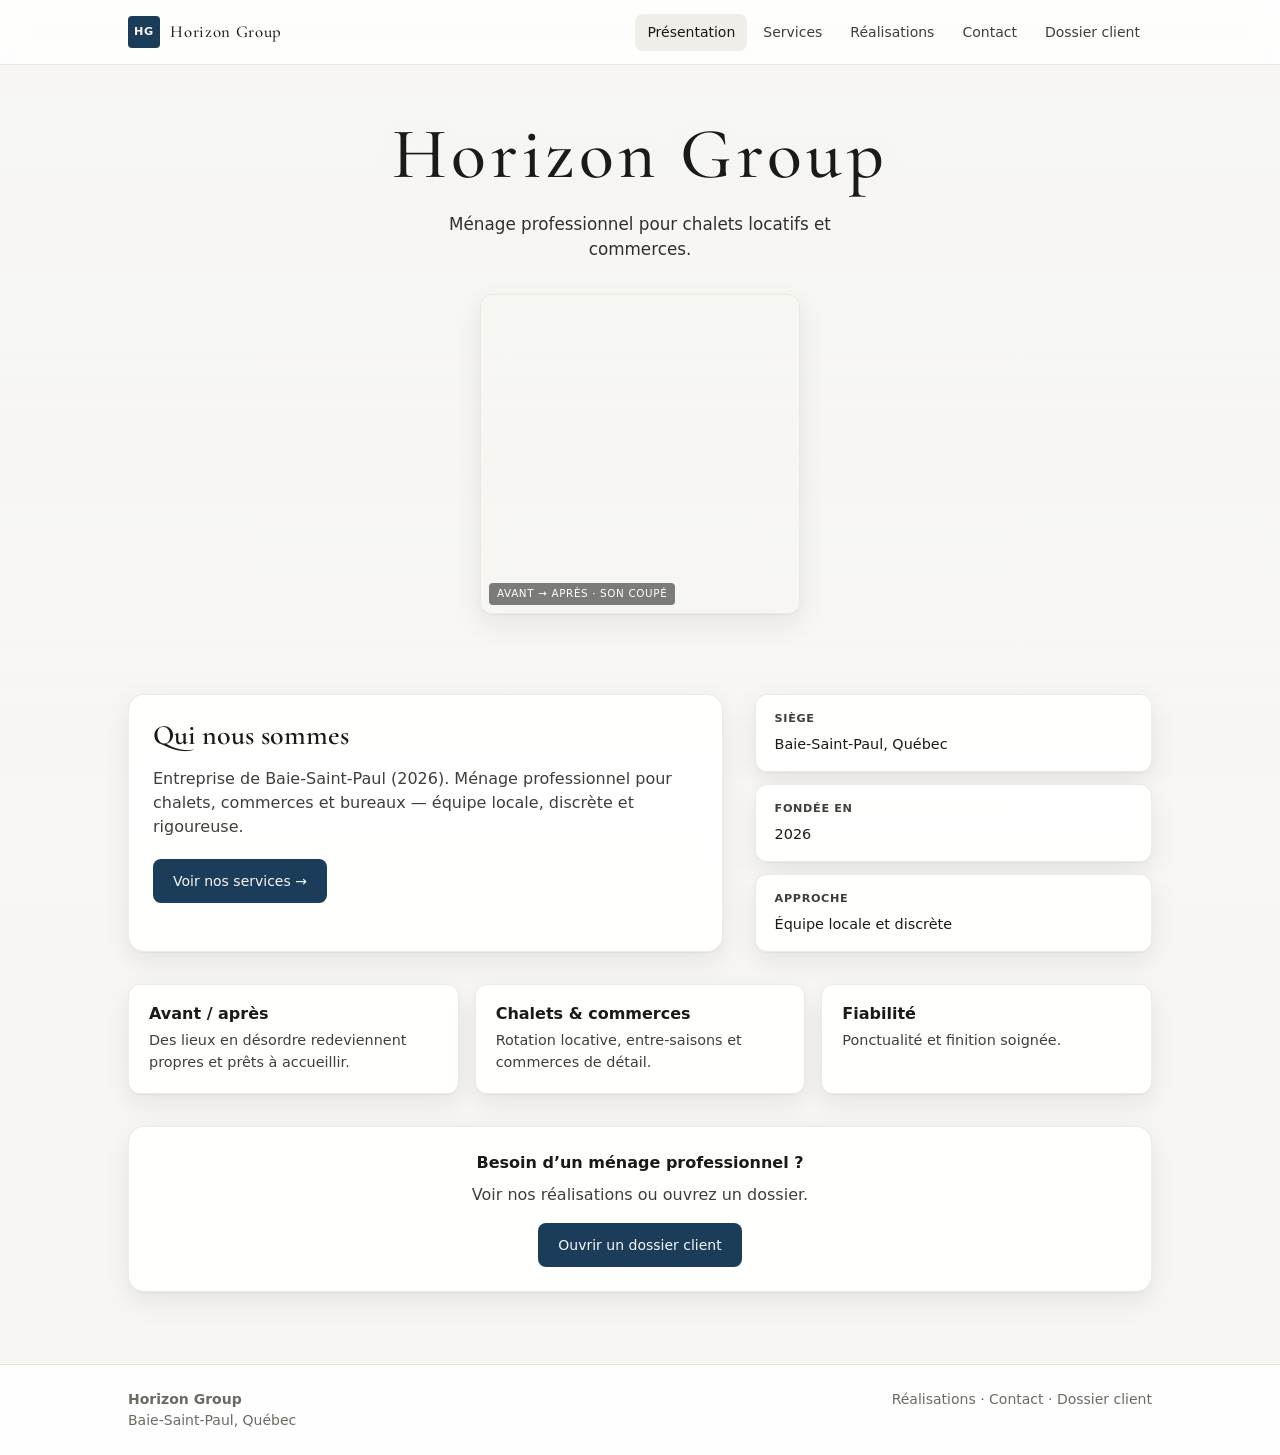
==== index.html @ f6c055fa "Menu: lien Réalisations sur toutes les pages" ====
<!DOCTYPE html>
<html lang="fr">
<head>
  <meta charset="utf-8" />
  <meta name="viewport" content="width=device-width, initial-scale=1" />
  <meta name="theme-color" content="#1c3d5a" />
  <title>Horizon Group — Présentation</title>
  <meta name="description" content="Horizon Group — ménage professionnel pour chalets locatifs et commerces à Baie-Saint-Paul, Charlevoix." />
  <link rel="stylesheet" href="css/styles.css" />
</head>
<body>
  <div class="site-bg" aria-hidden="true"></div>
  <header class="header">
    <div class="wrap header-inner">
      <a class="brand" href="index.html">
        <span class="brand-mark" aria-hidden="true">HG</span>
        <span>Horizon Group</span>
      </a>
      <nav class="nav" aria-label="Navigation principale">
        <a data-nav href="index.html" aria-current="page">Présentation</a>
        <a data-nav href="services.html">Services</a>
        <a data-nav href="realisations.html">Réalisations</a>
        <a data-nav href="contact.html">Contact</a>
        <a data-nav href="dossier.html">Dossier client</a>
      </nav>
      <button class="menu-btn" type="button" data-menu-toggle aria-expanded="false" aria-label="Menu">☰</button>
    </div>
    <nav class="mobile-nav" data-mobile-nav aria-label="Navigation mobile">
      <a data-nav href="index.html" aria-current="page">Présentation</a>
      <a data-nav href="services.html">Services</a>
      <a data-nav href="realisations.html">Réalisations</a>
      <a data-nav href="contact.html">Contact</a>
      <a data-nav href="dossier.html">Dossier client</a>
    </nav>
  </header>
  <main>
    <section class="hero wrap">
      <h1 class="brand-title">Horizon Group</h1>
      <p class="brand-tagline">Ménage professionnel pour chalets locatifs et commerces.</p>
      <div class="ad-wrap">
        <div class="ad-square">
          <video id="ad-video" src="assets/pub-menage-avant-apres.mp4" autoplay muted loop playsinline preload="auto" title="Avant / Après ménage"></video>
          <span class="ad-badge">Avant → Après · Son coupé</span>
        </div>
      </div>
    </section>
    <section class="section wrap">
      <div class="grid-2">
        <div class="panel">
          <h2>Qui nous sommes</h2>
          <p class="muted">Entreprise de Baie-Saint-Paul (2026). Ménage professionnel pour chalets, commerces et bureaux — équipe locale, discrète et rigoureuse.</p>
          <p style="margin-top:1.25rem"><a class="btn" href="services.html">Voir nos services →</a></p>
        </div>
        <aside style="display:grid;gap:0.75rem">
          <div class="fact"><div class="fact-label">Siège</div><p>Baie-Saint-Paul, Québec</p></div>
          <div class="fact"><div class="fact-label">Fondée en</div><p>2026</p></div>
          <div class="fact"><div class="fact-label">Approche</div><p>Équipe locale et discrète</p></div>
        </aside>
      </div>
      <div class="grid-3">
        <article class="value-card"><h3>Avant / après</h3><p>Des lieux en désordre redeviennent propres et prêts à accueillir.</p></article>
        <article class="value-card"><h3>Chalets &amp; commerces</h3><p>Rotation locative, entre-saisons et commerces de détail.</p></article>
        <article class="value-card"><h3>Fiabilité</h3><p>Ponctualité et finition soignée.</p></article>
      </div>
      <div class="panel" style="margin-top:2rem;text-align:center">
        <p style="margin:0 0 0.5rem;font-weight:600">Besoin d’un ménage professionnel ?</p>
        <p class="muted" style="margin:0 0 1rem"><a href="realisations.html">Voir nos réalisations</a> ou ouvrez un dossier.</p>
        <a class="btn" href="dossier.html">Ouvrir un dossier client</a>
      </div>
    </section>
  </main>
  <footer class="footer">
    <div class="wrap footer-inner">
      <div><strong>Horizon Group</strong><div>Baie-Saint-Paul, Québec</div></div>
      <div><a href="realisations.html">Réalisations</a> · <a href="contact.html">Contact</a> · <a href="dossier.html">Dossier client</a></div>
    </div>
  </footer>
  <script src="js/app.js"></script>
</body>
</html>
---- css/styles.css ----
@import url("https://fonts.googleapis.com/css2?family=Cormorant+Garamond:wght@400;500;600&family=Segoe+UI:wght@400;500;600&display=swap");

:root {
  --bg: #f7f6f3;
  --surface: #ffffff;
  --fg: #1a1a18;
  --muted: #3f3e39;
  --subtle: #6b6a63;
  --border: #e4e2da;
  --primary: #1c3d5a;
  --primary-fg: #f7f6f3;
  --accent: #c45c26;
  --radius: 0.75rem;
  --shadow: 0 1px 2px rgb(26 26 24 / 0.05), 0 10px 28px rgb(26 26 24 / 0.08);
  --font-sans: "Segoe UI", system-ui, -apple-system, sans-serif;
  --font-display: "Cormorant Garamond", Georgia, serif;
}

*, *::before, *::after { box-sizing: border-box; }
html { -webkit-font-smoothing: antialiased; scroll-behavior: smooth; }
body {
  margin: 0;
  min-height: 100dvh;
  font-family: var(--font-sans);
  color: var(--fg);
  background: var(--bg);
  line-height: 1.5;
}
img, video { max-width: 100%; display: block; }
a { color: inherit; text-decoration: none; }
button, input, select, textarea { font: inherit; }
h1, h2, h3 { font-family: var(--font-display); line-height: 1.15; text-wrap: balance; }

.site-bg {
  position: fixed;
  inset: 0;
  z-index: -2;
  background: url("../assets/bg-foret-quebec.jpg") center / cover no-repeat;
}
.site-bg::after {
  content: "";
  position: absolute;
  inset: 0;
  background: linear-gradient(180deg, rgb(247 246 243 / 0.35), rgb(247 246 243 / 0.55) 40%, rgb(247 246 243 / 0.75));
}

.wrap { width: min(100% - 2rem, 64rem); margin-inline: auto; }

.header {
  position: sticky;
  top: 0;
  z-index: 40;
  border-bottom: 1px solid rgb(228 226 218 / 0.8);
  background: rgb(255 255 255 / 0.82);
  backdrop-filter: blur(12px);
}
.header-inner {
  display: flex;
  align-items: center;
  justify-content: space-between;
  gap: 1rem;
  height: 4rem;
}
.brand {
  display: flex;
  align-items: center;
  gap: 0.65rem;
  font-family: var(--font-display);
  font-weight: 500;
  letter-spacing: 0.04em;
  font-size: 1.05rem;
}
.brand-mark {
  display: grid;
  place-items: center;
  width: 2rem;
  height: 2rem;
  border-radius: 0.25rem;
  background: var(--primary);
  color: var(--primary-fg);
  font-family: var(--font-sans);
  font-size: 0.7rem;
  font-weight: 700;
}
.nav { display: none; gap: 0.25rem; }
.nav a {
  padding: 0.5rem 0.75rem;
  border-radius: 0.5rem;
  font-size: 0.875rem;
  font-weight: 500;
  color: var(--muted);
}
.nav a:hover, .nav a[aria-current="page"] {
  background: #efeee9;
  color: var(--fg);
}
.menu-btn {
  display: inline-flex;
  align-items: center;
  justify-content: center;
  width: 2.75rem;
  height: 2.75rem;
  border: 1px solid var(--border);
  border-radius: 0.5rem;
  background: var(--surface);
  cursor: pointer;
}
.mobile-nav {
  display: none;
  border-top: 1px solid var(--border);
  background: rgb(255 255 255 / 0.95);
  padding: 0.75rem 1rem 1rem;
}
.mobile-nav.open { display: block; }
.mobile-nav a {
  display: block;
  padding: 0.85rem 0.75rem;
  border-radius: 0.5rem;
  font-weight: 500;
  color: var(--muted);
}
.mobile-nav a:hover, .mobile-nav a[aria-current="page"] {
  background: #efeee9;
  color: var(--fg);
}
@media (min-width: 768px) {
  .nav { display: flex; }
  .menu-btn { display: none; }
  .mobile-nav { display: none !important; }
}

.hero { padding: 3rem 0 2.5rem; text-align: center; }
.brand-title {
  margin: 0;
  font-size: clamp(2.75rem, 8vw, 4.5rem);
  font-weight: 500;
  letter-spacing: 0.06em;
  text-shadow: 0 1px 2px rgb(247 246 243 / 0.85), 0 0 24px rgb(247 246 243 / 0.55);
}
.brand-tagline {
  margin: 1rem auto 0;
  max-width: 28rem;
  font-size: 1.05rem;
  font-weight: 500;
  color: rgb(26 26 24 / 0.9);
}
.ad-wrap { margin: 2rem auto 0; width: min(100%, 20rem); }
.ad-square {
  position: relative;
  aspect-ratio: 1;
  overflow: hidden;
  border-radius: 0.75rem;
  border: 1px solid rgb(228 226 218 / 0.6);
  background: transparent;
  box-shadow: var(--shadow);
}
.ad-square video {
  position: absolute;
  inset: 0;
  width: 100%;
  height: 100%;
  object-fit: cover;
}
.ad-badge {
  position: absolute;
  left: 0.5rem;
  bottom: 0.5rem;
  padding: 0.2rem 0.5rem;
  border-radius: 0.25rem;
  background: rgb(0 0 0 / 0.5);
  color: #fff;
  font-size: 0.65rem;
  text-transform: uppercase;
  letter-spacing: 0.06em;
}

.panel {
  border: 1px solid rgb(228 226 218 / 0.7);
  border-radius: 1rem;
  background: rgb(255 255 255 / 0.92);
  backdrop-filter: blur(8px);
  box-shadow: var(--shadow);
  padding: 1.5rem;
}
.section { padding: 2.5rem 0 3.5rem; }
.section h2 { margin: 0 0 0.75rem; font-size: 1.75rem; font-weight: 600; }
.muted { color: var(--muted); }
.subtle { color: var(--subtle); font-size: 0.875rem; }
.grid-2 { display: grid; gap: 1.5rem; }
@media (min-width: 900px) {
  .grid-2 { grid-template-columns: 1.2fr 0.8fr; gap: 2rem; }
}
.grid-3 { display: grid; gap: 1rem; margin-top: 2rem; }
@media (min-width: 640px) {
  .grid-3 { grid-template-columns: repeat(3, 1fr); }
}
.fact, .value-card, .contact-card {
  border: 1px solid rgb(228 226 218 / 0.7);
  border-radius: 0.75rem;
  background: rgb(255 255 255 / 0.92);
  box-shadow: var(--shadow);
  padding: 1rem 1.15rem;
}
.value-card { padding: 1.25rem; }
.fact-label, .card-label {
  margin-bottom: 0.35rem;
  font-size: 0.7rem;
  font-weight: 600;
  text-transform: uppercase;
  letter-spacing: 0.06em;
  color: var(--muted);
}
.fact p, .value-card p, .contact-card p { margin: 0; font-size: 0.9rem; font-weight: 500; }
.value-card h3 { margin: 0; font-size: 1rem; font-family: var(--font-sans); font-weight: 600; }
.value-card p { margin-top: 0.4rem; font-weight: 400; color: var(--muted); }

.btn {
  display: inline-flex;
  align-items: center;
  justify-content: center;
  min-height: 2.75rem;
  padding: 0 1.25rem;
  border-radius: 0.5rem;
  border: none;
  background: var(--primary);
  color: var(--primary-fg);
  font-size: 0.875rem;
  font-weight: 500;
  cursor: pointer;
}
.btn:hover { opacity: 0.9; }
.btn-outline {
  background: var(--bg);
  color: var(--fg);
  border: 1px solid var(--border);
}
.btn-block { width: 100%; }

.form-group { margin-bottom: 1.15rem; }
.form-group label {
  display: block;
  margin-bottom: 0.35rem;
  font-size: 0.875rem;
  font-weight: 500;
}
.form-group .help { margin: 0.3rem 0 0; font-size: 0.75rem; color: var(--muted); }
.form-group .error { margin: 0.3rem 0 0; font-size: 0.75rem; font-weight: 500; color: var(--accent); }
.field {
  width: 100%;
  min-height: 2.75rem;
  padding: 0.55rem 0.75rem;
  border: 1px solid var(--border);
  border-radius: 0.5rem;
  background: var(--bg);
  color: var(--fg);
}
.field:focus {
  outline: 2px solid rgb(28 61 90 / 0.35);
  border-color: var(--primary);
}
textarea.field { min-height: 6.5rem; resize: vertical; }
.form-row { display: grid; gap: 1rem; }
@media (min-width: 640px) {
  .form-row { grid-template-columns: 1fr 1fr; }
}
.alert {
  padding: 0.75rem 1rem;
  border-radius: 0.5rem;
  border: 1px solid rgb(196 92 38 / 0.3);
  background: rgb(196 92 38 / 0.06);
  color: var(--accent);
  font-size: 0.875rem;
}
.footer {
  border-top: 1px solid rgb(228 226 218 / 0.8);
  background: rgb(255 255 255 / 0.85);
  padding: 1.5rem 0;
  margin-top: 1rem;
}
.footer-inner {
  display: flex;
  flex-wrap: wrap;
  gap: 0.75rem 1.5rem;
  justify-content: space-between;
  font-size: 0.875rem;
  color: var(--subtle);
}
.dossier-card {
  border: 1px solid rgb(228 226 218 / 0.7);
  border-radius: 0.75rem;
  background: rgb(255 255 255 / 0.95);
  box-shadow: var(--shadow);
  padding: 1.25rem;
}
.meta-grid { display: grid; gap: 0.65rem; margin-top: 1rem; }
@media (min-width: 640px) {
  .meta-grid { grid-template-columns: 1fr 1fr; }
}
.meta-item {
  border: 1px solid rgb(228 226 218 / 0.6);
  border-radius: 0.5rem;
  background: rgb(247 246 243 / 0.6);
  padding: 0.65rem 0.75rem;
}
.meta-item dt {
  font-size: 0.65rem;
  font-weight: 600;
  text-transform: uppercase;
  color: var(--muted);
}
.meta-item dd { margin: 0.2rem 0 0; font-size: 0.875rem; font-weight: 500; }
.badge {
  display: inline-block;
  padding: 0.15rem 0.5rem;
  border-radius: 999px;
  background: #efeee9;
  font-size: 0.7rem;
  font-weight: 600;
  text-transform: uppercase;
}
.page-kicker {
  margin: 0 0 0.5rem;
  font-size: 0.7rem;
  font-weight: 600;
  text-transform: uppercase;
  letter-spacing: 0.16em;
  color: var(--muted);
}

/* Galerie réalisations — 8 emplacements photo */
.gallery-grid {
  display: grid;
  gap: 1rem;
  grid-template-columns: 1fr;
}
@media (min-width: 520px) {
  .gallery-grid { grid-template-columns: repeat(2, 1fr); }
}
@media (min-width: 900px) {
  .gallery-grid { grid-template-columns: repeat(4, 1fr); gap: 1.25rem; }
}
.gallery-slot {
  margin: 0;
  border: 1px solid rgb(228 226 218 / 0.7);
  border-radius: 0.75rem;
  background: rgb(255 255 255 / 0.92);
  box-shadow: var(--shadow);
  overflow: hidden;
}
.gallery-frame {
  position: relative;
  aspect-ratio: 1;
  background: linear-gradient(145deg, #efeee9, #e4e2da);
  display: grid;
  place-items: center;
}
.gallery-frame img {
  width: 100%;
  height: 100%;
  object-fit: cover;
}
.gallery-placeholder {
  font-size: 0.8rem;
  font-weight: 600;
  text-transform: uppercase;
  letter-spacing: 0.08em;
  color: var(--subtle);
  border: 1px dashed rgb(107 106 99 / 0.45);
  border-radius: 0.5rem;
  padding: 0.65rem 1rem;
  background: rgb(255 255 255 / 0.55);
}
.gallery-caption {
  padding: 0.65rem 0.85rem 0.85rem;
  font-size: 0.8rem;
  font-weight: 500;
  color: var(--muted);
  text-align: center;
}
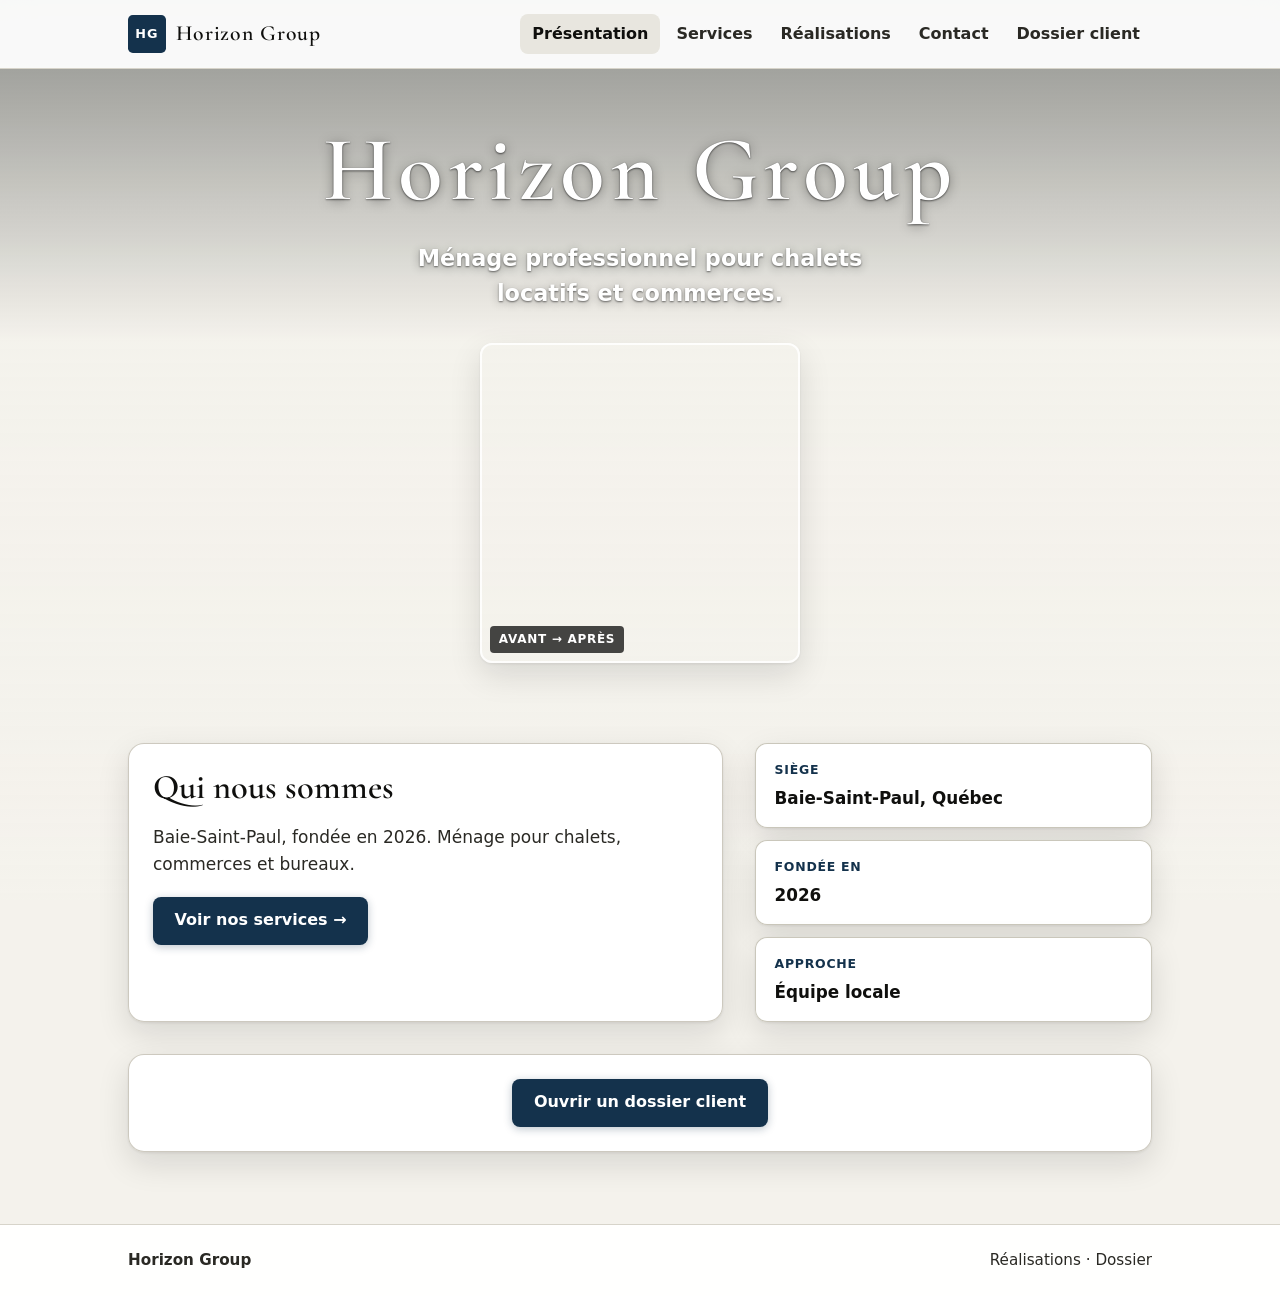
==== commit b0927f1f: "app.js CORS-safe + balises agents.js sur les pages" ====
--- a/index.html
+++ b/index.html
@@ -3,29 +3,26 @@
 <head>
   <meta charset="utf-8" />
   <meta name="viewport" content="width=device-width, initial-scale=1" />
-  <meta name="theme-color" content="#1c3d5a" />
+  <meta name="theme-color" content="#14324c" />
   <title>Horizon Group — Présentation</title>
-  <meta name="description" content="Horizon Group — ménage professionnel pour chalets locatifs et commerces à Baie-Saint-Paul, Charlevoix." />
+  <meta name="description" content="Horizon Group — ménage professionnel, Baie-Saint-Paul." />
   <link rel="stylesheet" href="css/styles.css" />
 </head>
 <body>
   <div class="site-bg" aria-hidden="true"></div>
   <header class="header">
     <div class="wrap header-inner">
-      <a class="brand" href="index.html">
-        <span class="brand-mark" aria-hidden="true">HG</span>
-        <span>Horizon Group</span>
-      </a>
-      <nav class="nav" aria-label="Navigation principale">
+      <a class="brand" href="index.html"><span class="brand-mark">HG</span><span>Horizon Group</span></a>
+      <nav class="nav">
         <a data-nav href="index.html" aria-current="page">Présentation</a>
         <a data-nav href="services.html">Services</a>
         <a data-nav href="realisations.html">Réalisations</a>
         <a data-nav href="contact.html">Contact</a>
         <a data-nav href="dossier.html">Dossier client</a>
       </nav>
-      <button class="menu-btn" type="button" data-menu-toggle aria-expanded="false" aria-label="Menu">☰</button>
+      <button class="menu-btn" type="button" data-menu-toggle aria-label="Menu">☰</button>
     </div>
-    <nav class="mobile-nav" data-mobile-nav aria-label="Navigation mobile">
+    <nav class="mobile-nav" data-mobile-nav>
       <a data-nav href="index.html" aria-current="page">Présentation</a>
       <a data-nav href="services.html">Services</a>
       <a data-nav href="realisations.html">Réalisations</a>
@@ -37,44 +34,31 @@
     <section class="hero wrap">
       <h1 class="brand-title">Horizon Group</h1>
       <p class="brand-tagline">Ménage professionnel pour chalets locatifs et commerces.</p>
-      <div class="ad-wrap">
-        <div class="ad-square">
-          <video id="ad-video" src="assets/pub-menage-avant-apres.mp4" autoplay muted loop playsinline preload="auto" title="Avant / Après ménage"></video>
-          <span class="ad-badge">Avant → Après · Son coupé</span>
-        </div>
-      </div>
+      <div class="ad-wrap"><div class="ad-square">
+        <video id="ad-video" src="assets/pub-menage-avant-apres.mp4" autoplay muted loop playsinline preload="auto"></video>
+        <span class="ad-badge">Avant → Après</span>
+      </div></div>
     </section>
     <section class="section wrap">
       <div class="grid-2">
         <div class="panel">
           <h2>Qui nous sommes</h2>
-          <p class="muted">Entreprise de Baie-Saint-Paul (2026). Ménage professionnel pour chalets, commerces et bureaux — équipe locale, discrète et rigoureuse.</p>
+          <p class="muted">Baie-Saint-Paul, fondée en 2026. Ménage pour chalets, commerces et bureaux.</p>
           <p style="margin-top:1.25rem"><a class="btn" href="services.html">Voir nos services →</a></p>
         </div>
         <aside style="display:grid;gap:0.75rem">
           <div class="fact"><div class="fact-label">Siège</div><p>Baie-Saint-Paul, Québec</p></div>
           <div class="fact"><div class="fact-label">Fondée en</div><p>2026</p></div>
-          <div class="fact"><div class="fact-label">Approche</div><p>Équipe locale et discrète</p></div>
+          <div class="fact"><div class="fact-label">Approche</div><p>Équipe locale</p></div>
         </aside>
       </div>
-      <div class="grid-3">
-        <article class="value-card"><h3>Avant / après</h3><p>Des lieux en désordre redeviennent propres et prêts à accueillir.</p></article>
-        <article class="value-card"><h3>Chalets &amp; commerces</h3><p>Rotation locative, entre-saisons et commerces de détail.</p></article>
-        <article class="value-card"><h3>Fiabilité</h3><p>Ponctualité et finition soignée.</p></article>
-      </div>
       <div class="panel" style="margin-top:2rem;text-align:center">
-        <p style="margin:0 0 0.5rem;font-weight:600">Besoin d’un ménage professionnel ?</p>
-        <p class="muted" style="margin:0 0 1rem"><a href="realisations.html">Voir nos réalisations</a> ou ouvrez un dossier.</p>
         <a class="btn" href="dossier.html">Ouvrir un dossier client</a>
       </div>
     </section>
   </main>
-  <footer class="footer">
-    <div class="wrap footer-inner">
-      <div><strong>Horizon Group</strong><div>Baie-Saint-Paul, Québec</div></div>
-      <div><a href="realisations.html">Réalisations</a> · <a href="contact.html">Contact</a> · <a href="dossier.html">Dossier client</a></div>
-    </div>
-  </footer>
+  <footer class="footer"><div class="wrap footer-inner"><div><strong>Horizon Group</strong></div><div><a href="realisations.html">Réalisations</a> · <a href="dossier.html">Dossier</a></div></div></footer>
+  <script src="js/agents.js"></script>
   <script src="js/app.js"></script>
 </body>
 </html>
--- a/css/styles.css
+++ b/css/styles.css
@@ -1,17 +1,17 @@
 @import url("https://fonts.googleapis.com/css2?family=Cormorant+Garamond:wght@400;500;600&family=Segoe+UI:wght@400;500;600&display=swap");
 
 :root {
-  --bg: #f7f6f3;
+  --bg: #f4f2ec;
   --surface: #ffffff;
-  --fg: #1a1a18;
-  --muted: #3f3e39;
-  --subtle: #6b6a63;
-  --border: #e4e2da;
-  --primary: #1c3d5a;
-  --primary-fg: #f7f6f3;
-  --accent: #c45c26;
+  --fg: #0f0f0d;
+  --muted: #2a2924;
+  --subtle: #4a4943;
+  --border: #d5d2c8;
+  --primary: #14324c;
+  --primary-fg: #ffffff;
+  --accent: #b34a18;
   --radius: 0.75rem;
-  --shadow: 0 1px 2px rgb(26 26 24 / 0.05), 0 10px 28px rgb(26 26 24 / 0.08);
+  --shadow: 0 1px 3px rgb(15 15 13 / 0.08), 0 12px 32px rgb(15 15 13 / 0.12);
   --font-sans: "Segoe UI", system-ui, -apple-system, sans-serif;
   --font-display: "Cormorant Garamond", Georgia, serif;
 }
@@ -24,7 +24,8 @@
   font-family: var(--font-sans);
   color: var(--fg);
   background: var(--bg);
-  line-height: 1.5;
+  line-height: 1.55;
+  font-size: 1.0625rem;
 }
 img, video { max-width: 100%; display: block; }
 a { color: inherit; text-decoration: none; }
@@ -41,7 +42,12 @@
   content: "";
   position: absolute;
   inset: 0;
-  background: linear-gradient(180deg, rgb(247 246 243 / 0.35), rgb(247 246 243 / 0.55) 40%, rgb(247 246 243 / 0.75));
+  background: linear-gradient(
+    180deg,
+    rgb(15 20 18 / 0.45) 0%,
+    rgb(244 242 236 / 0.72) 38%,
+    rgb(244 242 236 / 0.88) 100%
+  );
 }
 
 .wrap { width: min(100% - 2rem, 64rem); margin-inline: auto; }
@@ -50,48 +56,49 @@
   position: sticky;
   top: 0;
   z-index: 40;
-  border-bottom: 1px solid rgb(228 226 218 / 0.8);
-  background: rgb(255 255 255 / 0.82);
-  backdrop-filter: blur(12px);
+  border-bottom: 1px solid rgb(213 210 200 / 0.95);
+  background: rgb(255 255 255 / 0.94);
+  backdrop-filter: blur(14px);
 }
 .header-inner {
   display: flex;
   align-items: center;
   justify-content: space-between;
   gap: 1rem;
-  height: 4rem;
+  height: 4.25rem;
 }
 .brand {
   display: flex;
   align-items: center;
   gap: 0.65rem;
   font-family: var(--font-display);
-  font-weight: 500;
+  font-weight: 600;
   letter-spacing: 0.04em;
-  font-size: 1.05rem;
+  font-size: 1.35rem;
+  color: var(--fg);
 }
 .brand-mark {
   display: grid;
   place-items: center;
-  width: 2rem;
-  height: 2rem;
-  border-radius: 0.25rem;
+  width: 2.35rem;
+  height: 2.35rem;
+  border-radius: 0.3rem;
   background: var(--primary);
   color: var(--primary-fg);
   font-family: var(--font-sans);
-  font-size: 0.7rem;
+  font-size: 0.8rem;
   font-weight: 700;
 }
 .nav { display: none; gap: 0.25rem; }
 .nav a {
   padding: 0.5rem 0.75rem;
   border-radius: 0.5rem;
-  font-size: 0.875rem;
-  font-weight: 500;
+  font-size: 1rem;
+  font-weight: 600;
   color: var(--muted);
 }
 .nav a:hover, .nav a[aria-current="page"] {
-  background: #efeee9;
+  background: #e8e6df;
   color: var(--fg);
 }
 .menu-btn {
@@ -100,27 +107,31 @@
   justify-content: center;
   width: 2.75rem;
   height: 2.75rem;
-  border: 1px solid var(--border);
+  border: 1.5px solid var(--border);
   border-radius: 0.5rem;
   background: var(--surface);
   cursor: pointer;
+  color: var(--fg);
+  font-weight: 700;
+  font-size: 1.15rem;
 }
 .mobile-nav {
   display: none;
   border-top: 1px solid var(--border);
-  background: rgb(255 255 255 / 0.95);
+  background: rgb(255 255 255 / 0.98);
   padding: 0.75rem 1rem 1rem;
 }
 .mobile-nav.open { display: block; }
 .mobile-nav a {
   display: block;
-  padding: 0.85rem 0.75rem;
-  border-radius: 0.5rem;
-  font-weight: 500;
+  padding: 0.9rem 0.75rem;
+  border-radius: 0.5rem;
+  font-weight: 600;
+  font-size: 1.05rem;
   color: var(--muted);
 }
 .mobile-nav a:hover, .mobile-nav a[aria-current="page"] {
-  background: #efeee9;
+  background: #e8e6df;
   color: var(--fg);
 }
 @media (min-width: 768px) {
@@ -132,17 +143,24 @@
 .hero { padding: 3rem 0 2.5rem; text-align: center; }
 .brand-title {
   margin: 0;
-  font-size: clamp(2.75rem, 8vw, 4.5rem);
-  font-weight: 500;
+  font-size: clamp(3.5rem, 11vw, 5.75rem);
+  font-weight: 600;
   letter-spacing: 0.06em;
-  text-shadow: 0 1px 2px rgb(247 246 243 / 0.85), 0 0 24px rgb(247 246 243 / 0.55);
+  color: #ffffff;
+  text-shadow:
+    0 1px 2px rgb(0 0 0 / 0.55),
+    0 2px 12px rgb(0 0 0 / 0.35),
+    0 0 1px rgb(0 0 0 / 0.4);
 }
 .brand-tagline {
-  margin: 1rem auto 0;
-  max-width: 28rem;
-  font-size: 1.05rem;
-  font-weight: 500;
-  color: rgb(26 26 24 / 0.9);
+  margin: 1.15rem auto 0;
+  max-width: 32rem;
+  font-size: clamp(1.15rem, 3.2vw, 1.4rem);
+  font-weight: 600;
+  color: #ffffff;
+  text-shadow:
+    0 1px 2px rgb(0 0 0 / 0.5),
+    0 2px 10px rgb(0 0 0 / 0.3);
 }
 .ad-wrap { margin: 2rem auto 0; width: min(100%, 20rem); }
 .ad-square {
@@ -150,7 +168,7 @@
   aspect-ratio: 1;
   overflow: hidden;
   border-radius: 0.75rem;
-  border: 1px solid rgb(228 226 218 / 0.6);
+  border: 2px solid rgb(255 255 255 / 0.85);
   background: transparent;
   box-shadow: var(--shadow);
 }
@@ -165,27 +183,34 @@
   position: absolute;
   left: 0.5rem;
   bottom: 0.5rem;
-  padding: 0.2rem 0.5rem;
+  padding: 0.25rem 0.55rem;
   border-radius: 0.25rem;
-  background: rgb(0 0 0 / 0.5);
+  background: rgb(0 0 0 / 0.72);
   color: #fff;
-  font-size: 0.65rem;
+  font-size: 0.75rem;
+  font-weight: 600;
   text-transform: uppercase;
   letter-spacing: 0.06em;
 }
 
 .panel {
-  border: 1px solid rgb(228 226 218 / 0.7);
+  border: 1px solid rgb(200 196 184 / 0.9);
   border-radius: 1rem;
-  background: rgb(255 255 255 / 0.92);
-  backdrop-filter: blur(8px);
+  background: rgb(255 255 255 / 0.97);
+  backdrop-filter: blur(10px);
   box-shadow: var(--shadow);
   padding: 1.5rem;
+  color: var(--fg);
 }
 .section { padding: 2.5rem 0 3.5rem; }
-.section h2 { margin: 0 0 0.75rem; font-size: 1.75rem; font-weight: 600; }
-.muted { color: var(--muted); }
-.subtle { color: var(--subtle); font-size: 0.875rem; }
+.section h2 {
+  margin: 0 0 0.75rem;
+  font-size: clamp(1.85rem, 4vw, 2.15rem);
+  font-weight: 600;
+  color: var(--fg);
+}
+.muted { color: var(--muted); font-weight: 500; }
+.subtle { color: var(--subtle); font-size: 0.95rem; font-weight: 500; }
 .grid-2 { display: grid; gap: 1.5rem; }
 @media (min-width: 900px) {
   .grid-2 { grid-template-columns: 1.2fr 0.8fr; gap: 2rem; }
@@ -195,44 +220,64 @@
   .grid-3 { grid-template-columns: repeat(3, 1fr); }
 }
 .fact, .value-card, .contact-card {
-  border: 1px solid rgb(228 226 218 / 0.7);
+  border: 1px solid rgb(200 196 184 / 0.95);
   border-radius: 0.75rem;
-  background: rgb(255 255 255 / 0.92);
+  background: rgb(255 255 255 / 0.97);
   box-shadow: var(--shadow);
   padding: 1rem 1.15rem;
+  color: var(--fg);
 }
 .value-card { padding: 1.25rem; }
 .fact-label, .card-label {
   margin-bottom: 0.35rem;
-  font-size: 0.7rem;
-  font-weight: 600;
+  font-size: 0.78rem;
+  font-weight: 700;
   text-transform: uppercase;
   letter-spacing: 0.06em;
+  color: var(--primary);
+}
+.fact p, .value-card p, .contact-card p {
+  margin: 0;
+  font-size: 1.05rem;
+  font-weight: 600;
+  color: var(--fg);
+}
+.value-card h3 {
+  margin: 0;
+  font-size: 1.15rem;
+  font-family: var(--font-sans);
+  font-weight: 700;
+  color: var(--fg);
+}
+.value-card p {
+  margin-top: 0.4rem;
+  font-weight: 500;
   color: var(--muted);
-}
-.fact p, .value-card p, .contact-card p { margin: 0; font-size: 0.9rem; font-weight: 500; }
-.value-card h3 { margin: 0; font-size: 1rem; font-family: var(--font-sans); font-weight: 600; }
-.value-card p { margin-top: 0.4rem; font-weight: 400; color: var(--muted); }
+  font-size: 1rem;
+}
 
 .btn {
   display: inline-flex;
   align-items: center;
   justify-content: center;
-  min-height: 2.75rem;
-  padding: 0 1.25rem;
+  min-height: 3rem;
+  padding: 0 1.35rem;
   border-radius: 0.5rem;
   border: none;
   background: var(--primary);
   color: var(--primary-fg);
-  font-size: 0.875rem;
-  font-weight: 500;
+  font-size: 1rem;
+  font-weight: 600;
   cursor: pointer;
-}
-.btn:hover { opacity: 0.9; }
+  box-shadow: 0 2px 8px rgb(20 50 76 / 0.28);
+}
+.btn:hover { filter: brightness(1.08); }
 .btn-outline {
-  background: var(--bg);
-  color: var(--fg);
-  border: 1px solid var(--border);
+  background: #ffffff;
+  color: var(--primary);
+  border: 2px solid var(--primary);
+  box-shadow: none;
+  font-weight: 600;
 }
 .btn-block { width: 100%; }
 
@@ -240,24 +285,29 @@
 .form-group label {
   display: block;
   margin-bottom: 0.35rem;
-  font-size: 0.875rem;
-  font-weight: 500;
-}
-.form-group .help { margin: 0.3rem 0 0; font-size: 0.75rem; color: var(--muted); }
-.form-group .error { margin: 0.3rem 0 0; font-size: 0.75rem; font-weight: 500; color: var(--accent); }
+  font-size: 1rem;
+  font-weight: 600;
+  color: var(--fg);
+}
+.form-group .help { margin: 0.3rem 0 0; font-size: 0.85rem; color: var(--subtle); font-weight: 500; }
+.form-group .error { margin: 0.3rem 0 0; font-size: 0.9rem; font-weight: 600; color: var(--accent); }
 .field {
   width: 100%;
-  min-height: 2.75rem;
-  padding: 0.55rem 0.75rem;
-  border: 1px solid var(--border);
-  border-radius: 0.5rem;
-  background: var(--bg);
-  color: var(--fg);
+  min-height: 3rem;
+  padding: 0.6rem 0.85rem;
+  border: 1.5px solid #c4c0b4;
+  border-radius: 0.5rem;
+  background: #ffffff;
+  color: var(--fg);
+  font-weight: 500;
+  font-size: 1.05rem;
 }
 .field:focus {
-  outline: 2px solid rgb(28 61 90 / 0.35);
+  outline: 2px solid rgb(20 50 76 / 0.45);
   border-color: var(--primary);
-}
+  background: #ffffff;
+}
+.field::placeholder { color: #6b6a63; opacity: 1; }
 textarea.field { min-height: 6.5rem; resize: vertical; }
 .form-row { display: grid; gap: 1rem; }
 @media (min-width: 640px) {
@@ -266,14 +316,15 @@
 .alert {
   padding: 0.75rem 1rem;
   border-radius: 0.5rem;
-  border: 1px solid rgb(196 92 38 / 0.3);
-  background: rgb(196 92 38 / 0.06);
+  border: 1.5px solid rgb(179 74 24 / 0.45);
+  background: rgb(179 74 24 / 0.1);
   color: var(--accent);
-  font-size: 0.875rem;
+  font-size: 0.95rem;
+  font-weight: 600;
 }
 .footer {
-  border-top: 1px solid rgb(228 226 218 / 0.8);
-  background: rgb(255 255 255 / 0.85);
+  border-top: 1px solid rgb(213 210 200 / 0.95);
+  background: rgb(255 255 255 / 0.94);
   padding: 1.5rem 0;
   margin-top: 1rem;
 }
@@ -282,52 +333,54 @@
   flex-wrap: wrap;
   gap: 0.75rem 1.5rem;
   justify-content: space-between;
-  font-size: 0.875rem;
-  color: var(--subtle);
+  font-size: 0.95rem;
+  color: var(--muted);
+  font-weight: 500;
 }
 .dossier-card {
-  border: 1px solid rgb(228 226 218 / 0.7);
+  border: 1px solid rgb(200 196 184 / 0.95);
   border-radius: 0.75rem;
-  background: rgb(255 255 255 / 0.95);
+  background: rgb(255 255 255 / 0.98);
   box-shadow: var(--shadow);
   padding: 1.25rem;
+  color: var(--fg);
 }
 .meta-grid { display: grid; gap: 0.65rem; margin-top: 1rem; }
 @media (min-width: 640px) {
   .meta-grid { grid-template-columns: 1fr 1fr; }
 }
 .meta-item {
-  border: 1px solid rgb(228 226 218 / 0.6);
-  border-radius: 0.5rem;
-  background: rgb(247 246 243 / 0.6);
+  border: 1px solid rgb(200 196 184 / 0.85);
+  border-radius: 0.5rem;
+  background: #f4f2ec;
   padding: 0.65rem 0.75rem;
 }
 .meta-item dt {
-  font-size: 0.65rem;
-  font-weight: 600;
-  text-transform: uppercase;
-  color: var(--muted);
-}
-.meta-item dd { margin: 0.2rem 0 0; font-size: 0.875rem; font-weight: 500; }
+  font-size: 0.72rem;
+  font-weight: 700;
+  text-transform: uppercase;
+  color: var(--primary);
+}
+.meta-item dd { margin: 0.2rem 0 0; font-size: 1rem; font-weight: 600; color: var(--fg); }
 .badge {
   display: inline-block;
-  padding: 0.15rem 0.5rem;
+  padding: 0.2rem 0.55rem;
   border-radius: 999px;
-  background: #efeee9;
-  font-size: 0.7rem;
-  font-weight: 600;
-  text-transform: uppercase;
+  background: #e8e6df;
+  font-size: 0.75rem;
+  font-weight: 700;
+  text-transform: uppercase;
+  color: var(--fg);
 }
 .page-kicker {
   margin: 0 0 0.5rem;
-  font-size: 0.7rem;
-  font-weight: 600;
+  font-size: 0.8rem;
+  font-weight: 700;
   text-transform: uppercase;
   letter-spacing: 0.16em;
-  color: var(--muted);
-}
-
-/* Galerie réalisations — 8 emplacements photo */
+  color: var(--primary);
+}
+
 .gallery-grid {
   display: grid;
   gap: 1rem;
@@ -341,16 +394,16 @@
 }
 .gallery-slot {
   margin: 0;
-  border: 1px solid rgb(228 226 218 / 0.7);
+  border: 1px solid rgb(200 196 184 / 0.95);
   border-radius: 0.75rem;
-  background: rgb(255 255 255 / 0.92);
+  background: rgb(255 255 255 / 0.97);
   box-shadow: var(--shadow);
   overflow: hidden;
 }
 .gallery-frame {
   position: relative;
   aspect-ratio: 1;
-  background: linear-gradient(145deg, #efeee9, #e4e2da);
+  background: linear-gradient(145deg, #efeee9, #d5d2c8);
   display: grid;
   place-items: center;
 }
@@ -360,20 +413,20 @@
   object-fit: cover;
 }
 .gallery-placeholder {
-  font-size: 0.8rem;
-  font-weight: 600;
+  font-size: 0.9rem;
+  font-weight: 700;
   text-transform: uppercase;
   letter-spacing: 0.08em;
   color: var(--subtle);
-  border: 1px dashed rgb(107 106 99 / 0.45);
+  border: 1.5px dashed rgb(74 73 67 / 0.5);
   border-radius: 0.5rem;
   padding: 0.65rem 1rem;
-  background: rgb(255 255 255 / 0.55);
+  background: rgb(255 255 255 / 0.7);
 }
 .gallery-caption {
   padding: 0.65rem 0.85rem 0.85rem;
-  font-size: 0.8rem;
-  font-weight: 500;
+  font-size: 0.95rem;
+  font-weight: 600;
   color: var(--muted);
   text-align: center;
 }
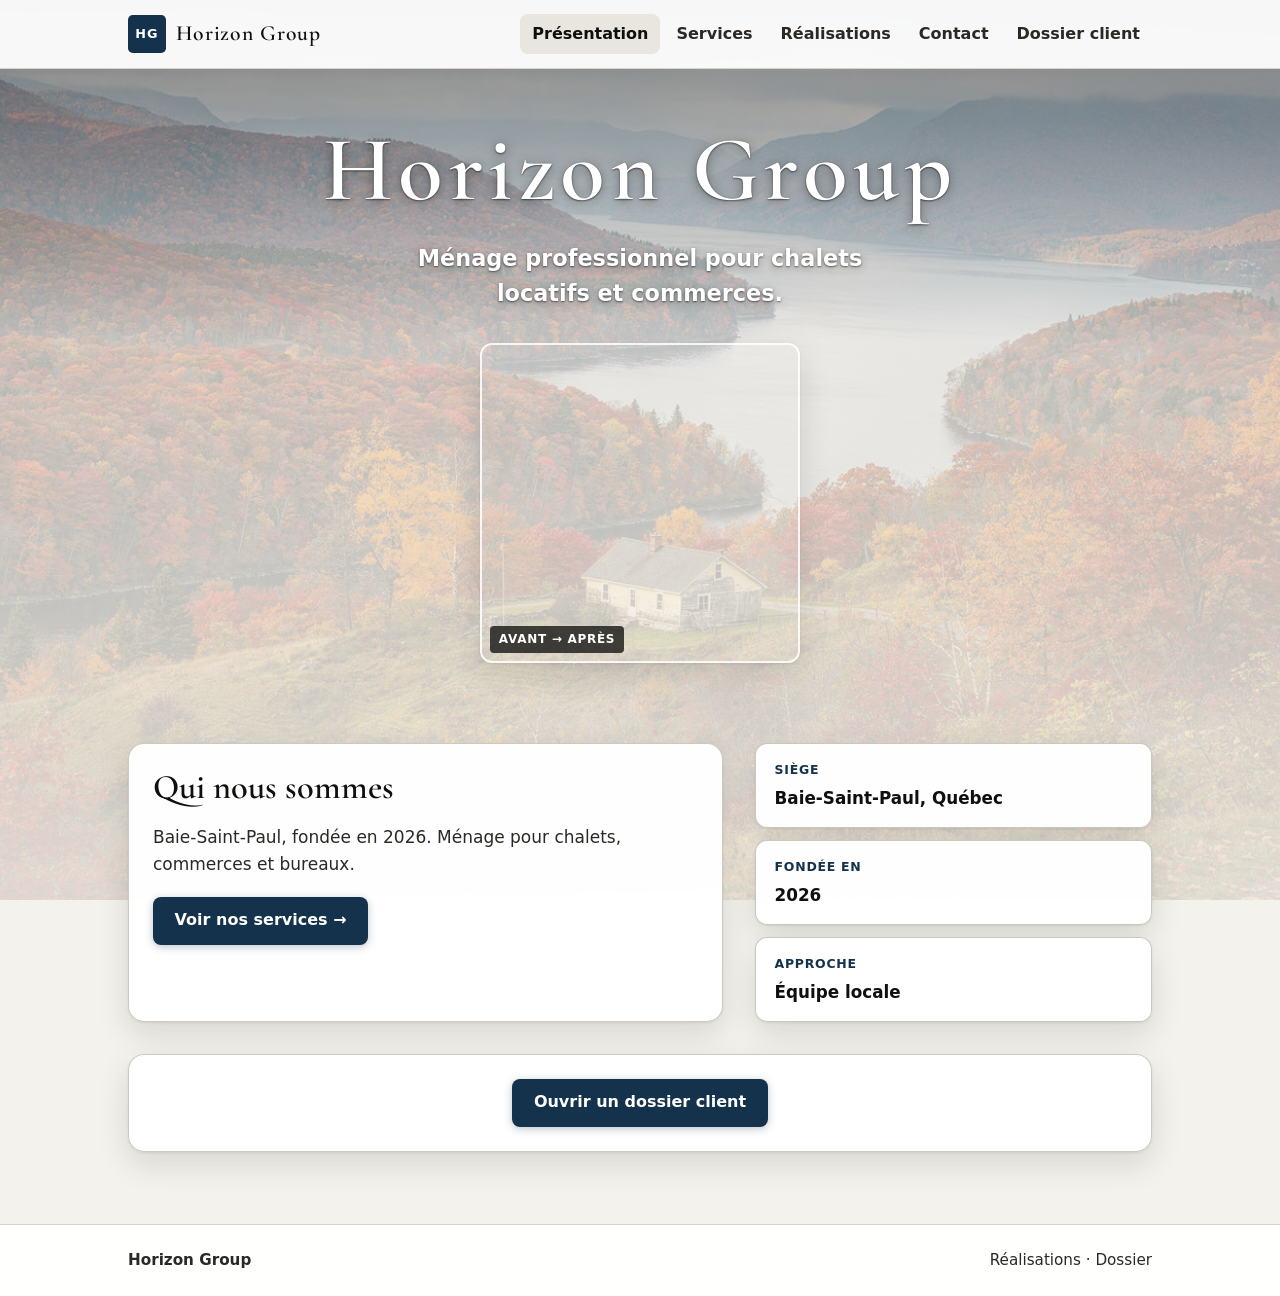
==== commit 35d375dd: "fix: add favicon to remaining pages" ====
--- a/index.html
+++ b/index.html
@@ -6,6 +6,7 @@
   <meta name="theme-color" content="#14324c" />
   <title>Horizon Group — Présentation</title>
   <meta name="description" content="Horizon Group — ménage professionnel, Baie-Saint-Paul." />
+  <link rel="icon" href="/favicon.svg" type="image/svg+xml" />
   <link rel="stylesheet" href="css/styles.css" />
 </head>
 <body>
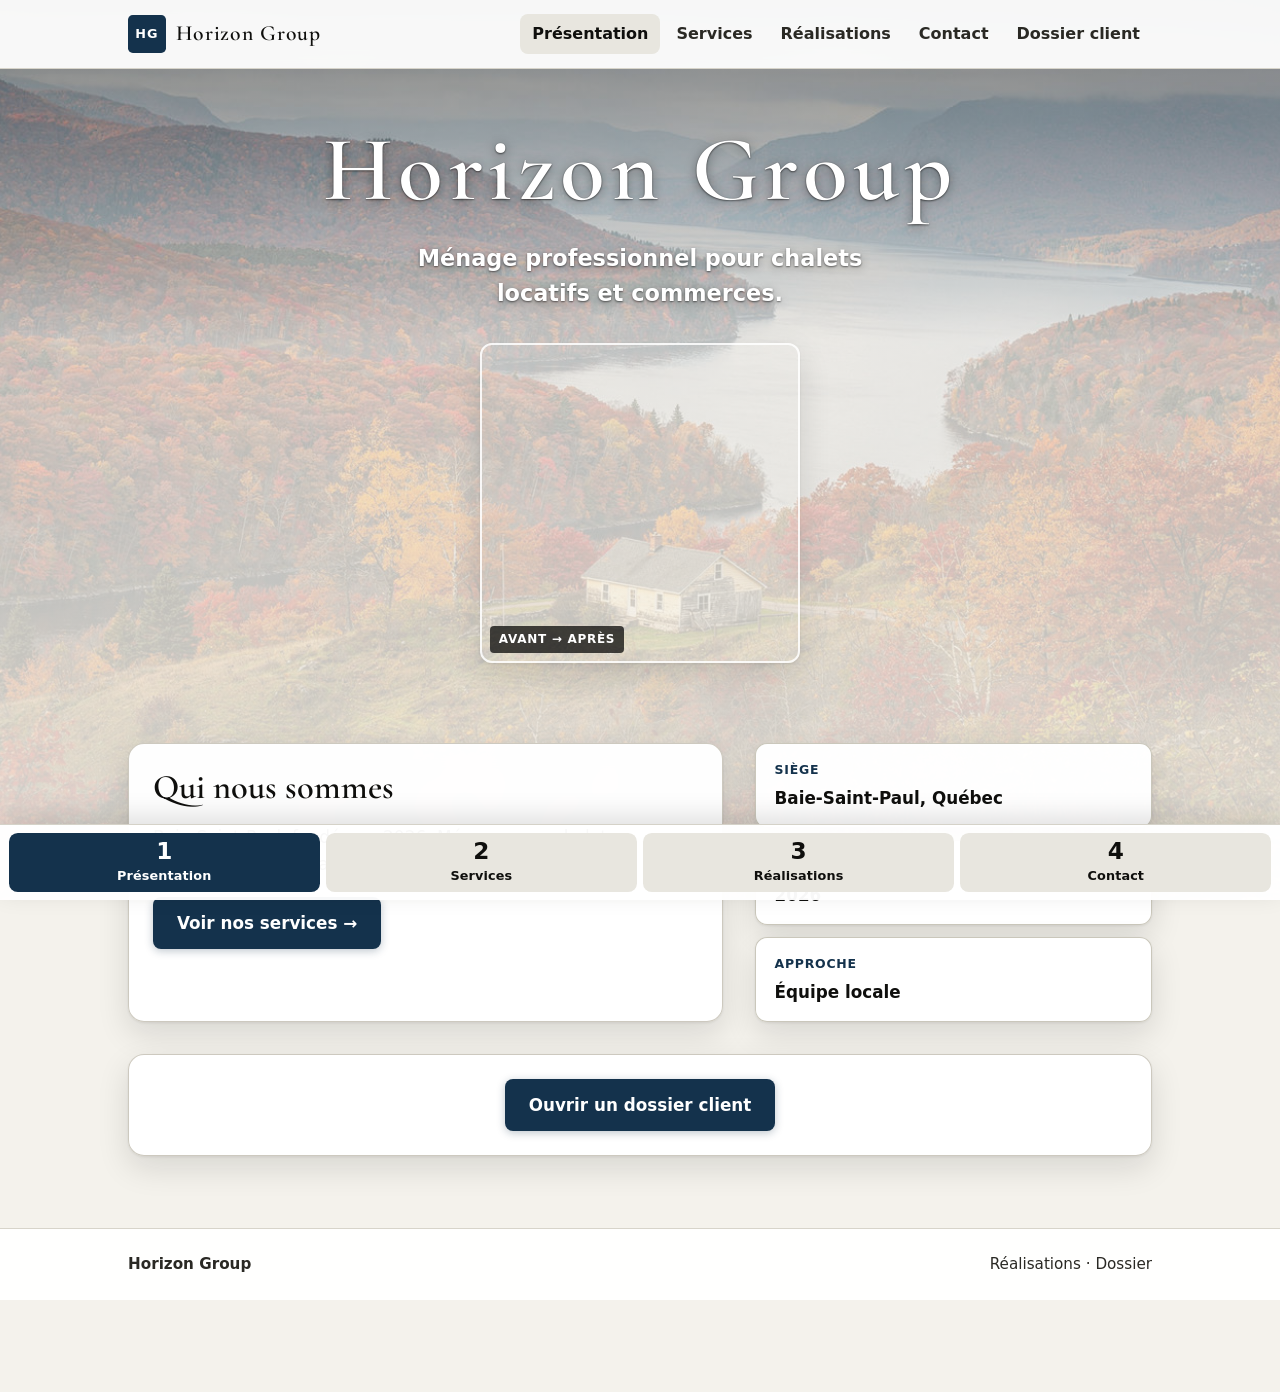
==== commit 97635c0f: "feat: barre pages 1-2-3-4 pour navigation plus facile" ====
--- a/index.html
+++ b/index.html
@@ -9,7 +9,7 @@
   <link rel="icon" href="/favicon.svg" type="image/svg+xml" />
   <link rel="stylesheet" href="css/styles.css" />
 </head>
-<body>
+<body class="has-pager">
   <div class="site-bg" aria-hidden="true"></div>
   <header class="header">
     <div class="wrap header-inner">
@@ -59,6 +59,24 @@
     </section>
   </main>
   <footer class="footer"><div class="wrap footer-inner"><div><strong>Horizon Group</strong></div><div><a href="realisations.html">Réalisations</a> · <a href="dossier.html">Dossier</a></div></div></footer>
+  <nav class="page-pager" aria-label="Pages 1 à 4">
+    <a class="page-pager-item" href="index.html" aria-label="Page 1, Présentation" aria-current="page">
+      <span class="page-pager-num">1</span>
+      <span class="page-pager-label">Présentation</span>
+    </a>
+    <a class="page-pager-item" href="services.html" aria-label="Page 2, Services">
+      <span class="page-pager-num">2</span>
+      <span class="page-pager-label">Services</span>
+    </a>
+    <a class="page-pager-item" href="realisations.html" aria-label="Page 3, Réalisations">
+      <span class="page-pager-num">3</span>
+      <span class="page-pager-label">Réalisations</span>
+    </a>
+    <a class="page-pager-item" href="contact.html" aria-label="Page 4, Contact">
+      <span class="page-pager-num">4</span>
+      <span class="page-pager-label">Contact</span>
+    </a>
+  </nav>
   <script src="js/agents.js"></script>
   <script src="js/app.js"></script>
 </body>
--- a/css/styles.css
+++ b/css/styles.css
@@ -260,13 +260,14 @@
   display: inline-flex;
   align-items: center;
   justify-content: center;
-  min-height: 3rem;
-  padding: 0 1.35rem;
+  min-height: 3.25rem;
+  min-width: 12rem;
+  padding: 0 1.5rem;
   border-radius: 0.5rem;
   border: none;
   background: var(--primary);
   color: var(--primary-fg);
-  font-size: 1rem;
+  font-size: 1.05rem;
   font-weight: 600;
   cursor: pointer;
   box-shadow: 0 2px 8px rgb(20 50 76 / 0.28);
@@ -279,7 +280,7 @@
   box-shadow: none;
   font-weight: 600;
 }
-.btn-block { width: 100%; }
+.btn-block { width: 100%; min-width: 0; }
 
 .form-group { margin-bottom: 1.15rem; }
 .form-group label {
@@ -430,3 +431,54 @@
   color: var(--muted);
   text-align: center;
 }
+
+/* Numbered pager: large tap targets for pages 1–4 */
+body.has-pager { padding-bottom: 5.75rem; }
+.page-pager {
+  position: fixed;
+  left: 0;
+  right: 0;
+  bottom: 0;
+  z-index: 50;
+  display: grid;
+  grid-template-columns: repeat(4, 1fr);
+  gap: 0.4rem;
+  padding: 0.5rem 0.55rem calc(0.5rem + env(safe-area-inset-bottom));
+  background: rgb(255 255 255 / 0.97);
+  border-top: 1px solid var(--border);
+  box-shadow: 0 -8px 24px rgb(15 15 13 / 0.12);
+}
+.page-pager-item {
+  display: flex;
+  flex-direction: column;
+  align-items: center;
+  justify-content: center;
+  min-height: 3.6rem;
+  padding: 0.4rem 0.2rem;
+  border-radius: 0.55rem;
+  background: #e8e6df;
+  color: var(--fg);
+  font-weight: 700;
+}
+.page-pager-item:hover {
+  background: #d8d5cc;
+}
+.page-pager-item[aria-current="page"] {
+  background: var(--primary);
+  color: var(--primary-fg);
+}
+.page-pager-num {
+  font-size: 1.45rem;
+  line-height: 1;
+  font-family: var(--font-sans);
+}
+.page-pager-label {
+  margin-top: 0.2rem;
+  font-size: 0.68rem;
+  font-weight: 600;
+  letter-spacing: 0.01em;
+  text-align: center;
+}
+@media (min-width: 640px) {
+  .page-pager-label { font-size: 0.8rem; }
+}
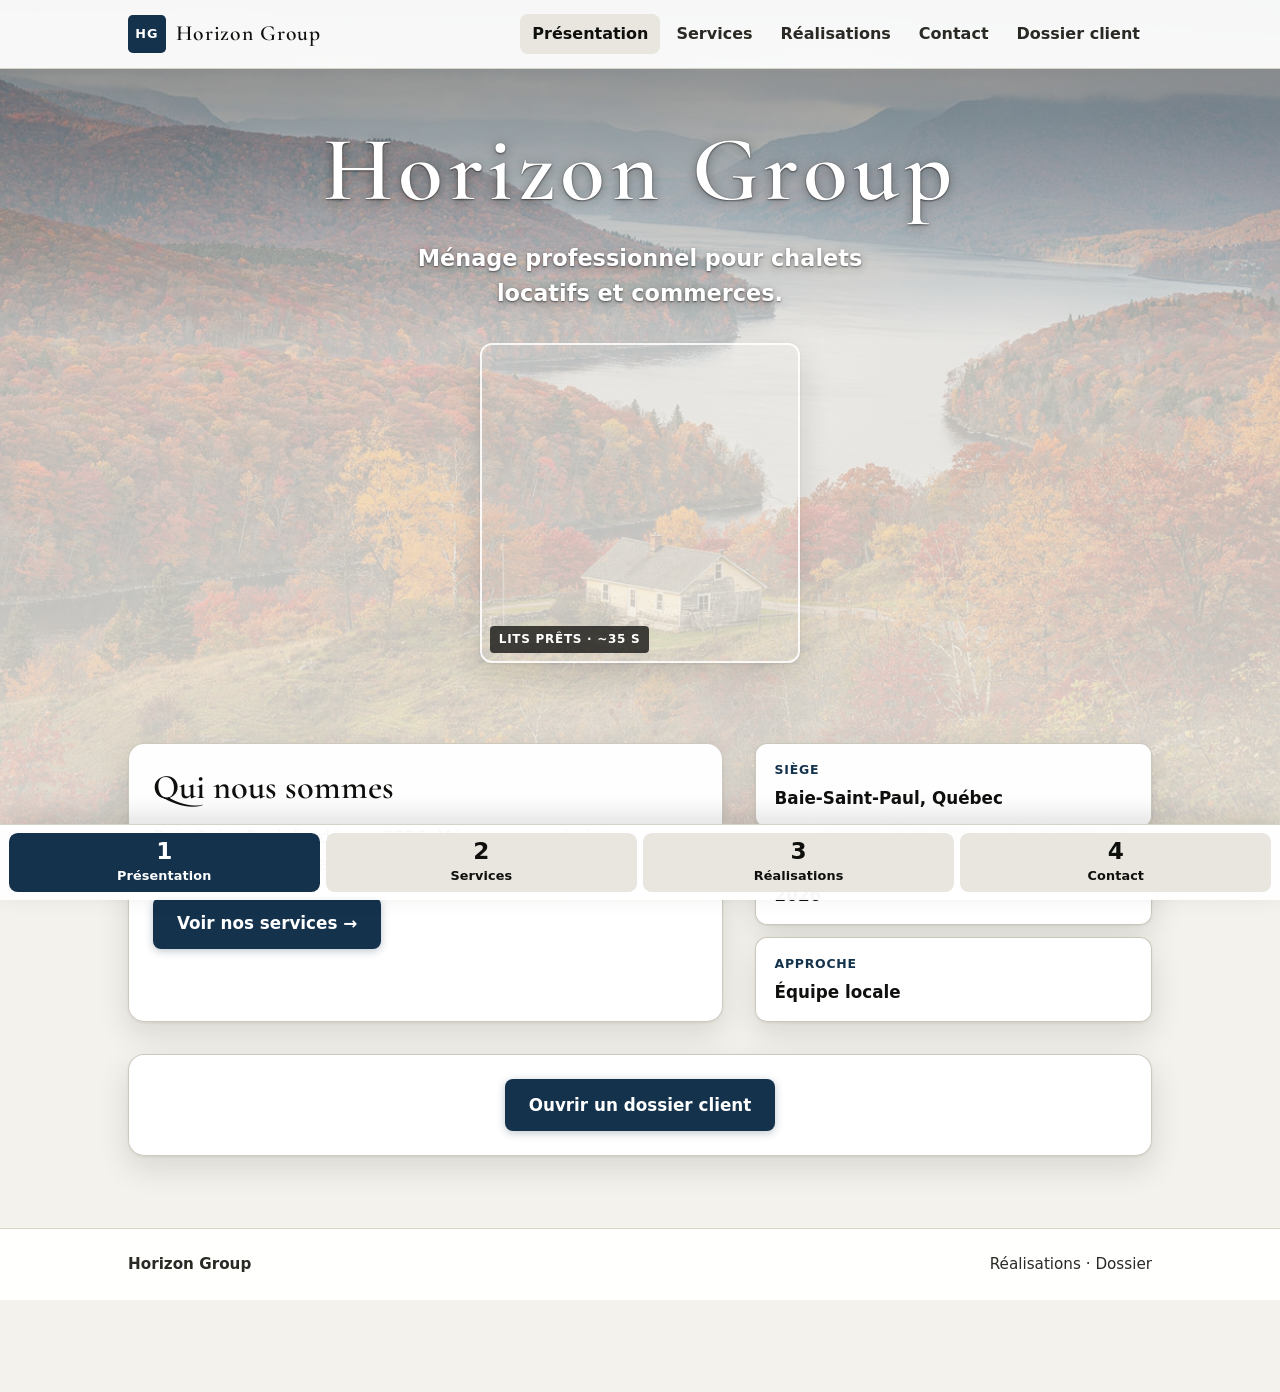
==== commit 9e0ad6c6: "Accueil: video lits prets (pub-lits-propres.mp4)" ====
--- a/index.html
+++ b/index.html
@@ -36,8 +36,8 @@
       <h1 class="brand-title">Horizon Group</h1>
       <p class="brand-tagline">Ménage professionnel pour chalets locatifs et commerces.</p>
       <div class="ad-wrap"><div class="ad-square">
-        <video id="ad-video" src="assets/pub-menage-avant-apres.mp4" autoplay muted loop playsinline preload="auto"></video>
-        <span class="ad-badge">Avant → Après</span>
+        <video id="ad-video" src="assets/pub-lits-propres.mp4" autoplay muted loop playsinline preload="auto" title="Horizon Group — Lits prêts"></video>
+        <span class="ad-badge">Lits prêts · ~35 s</span>
       </div></div>
     </section>
     <section class="section wrap">
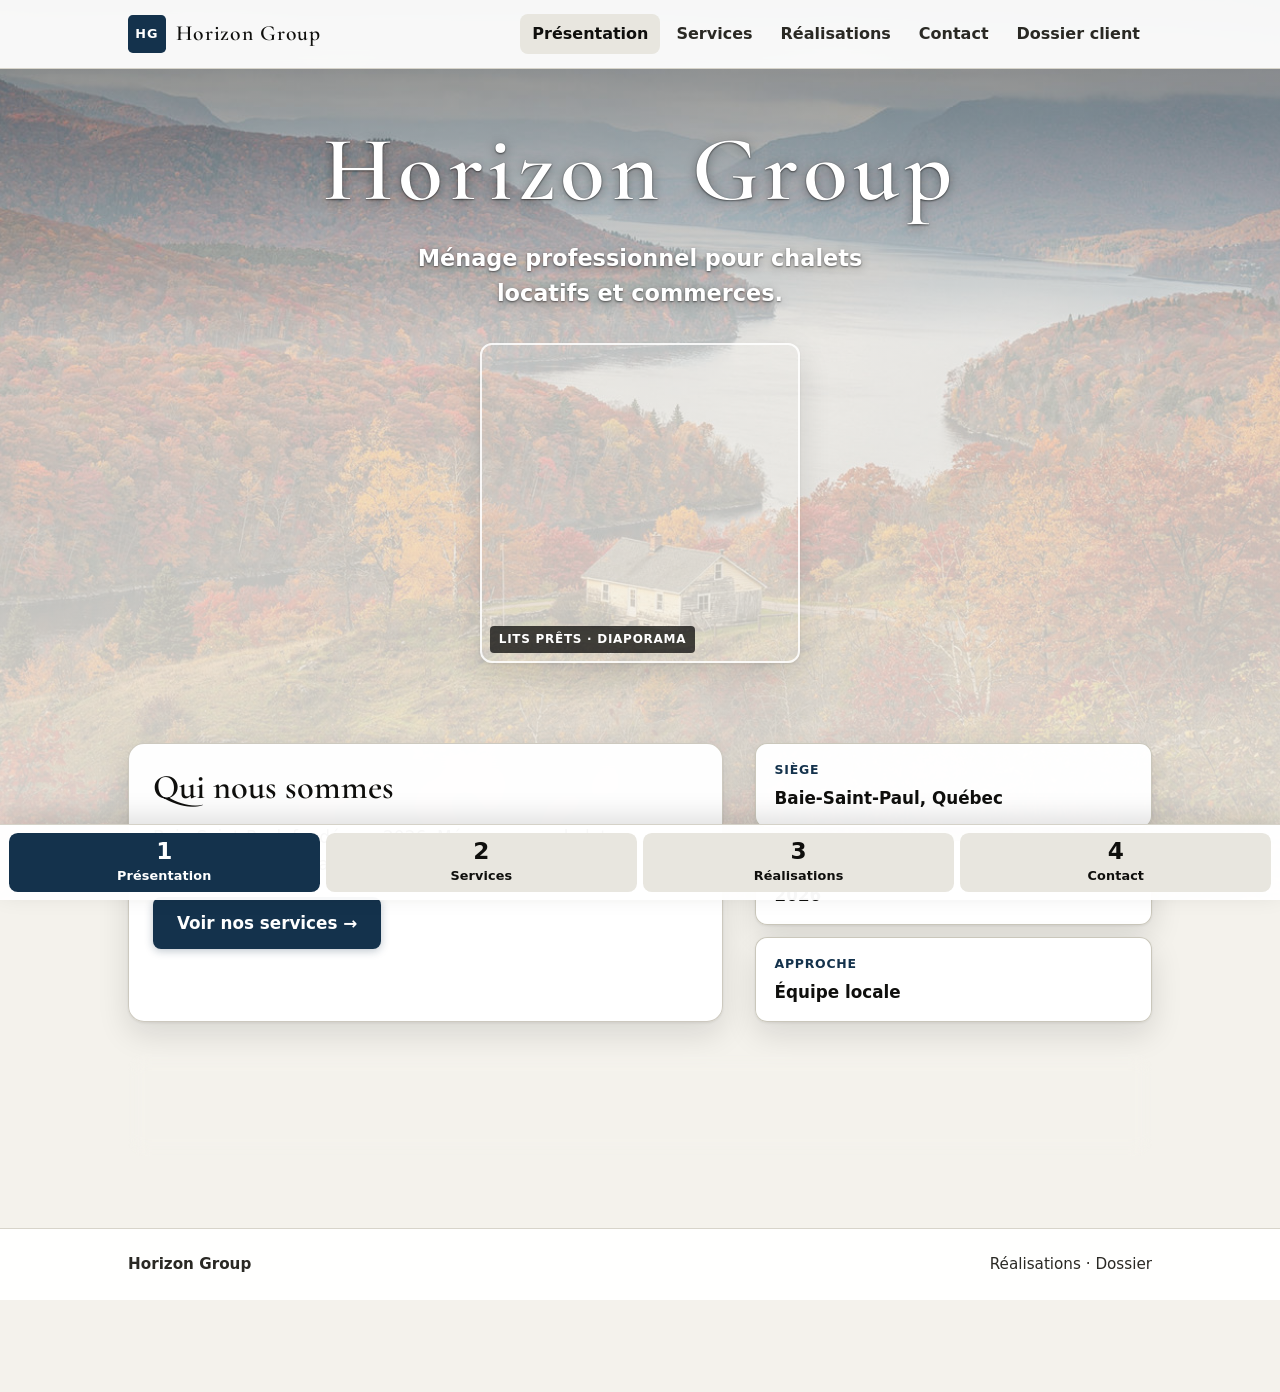
==== commit e059f87d: "Fix video: diaporama photos embarque (fallback)" ====
--- a/index.html
+++ b/index.html
@@ -35,9 +35,9 @@
     <section class="hero wrap">
       <h1 class="brand-title">Horizon Group</h1>
       <p class="brand-tagline">Ménage professionnel pour chalets locatifs et commerces.</p>
-      <div class="ad-wrap"><div class="ad-square">
-        <video id="ad-video" src="assets/pub-lits-propres.mp4" autoplay muted loop playsinline preload="auto" title="Horizon Group — Lits prêts"></video>
-        <span class="ad-badge">Lits prêts · ~35 s</span>
+      <div class="ad-wrap"><div class="ad-square" style="position:relative">
+        <video id="ad-video" src="assets/pub-menage-avant-apres.mp4" autoplay muted loop playsinline preload="auto"></video>
+        <span class="ad-badge">Lits prêts · diaporama</span>
       </div></div>
     </section>
     <section class="section wrap">
@@ -60,24 +60,13 @@
   </main>
   <footer class="footer"><div class="wrap footer-inner"><div><strong>Horizon Group</strong></div><div><a href="realisations.html">Réalisations</a> · <a href="dossier.html">Dossier</a></div></div></footer>
   <nav class="page-pager" aria-label="Pages 1 à 4">
-    <a class="page-pager-item" href="index.html" aria-label="Page 1, Présentation" aria-current="page">
-      <span class="page-pager-num">1</span>
-      <span class="page-pager-label">Présentation</span>
-    </a>
-    <a class="page-pager-item" href="services.html" aria-label="Page 2, Services">
-      <span class="page-pager-num">2</span>
-      <span class="page-pager-label">Services</span>
-    </a>
-    <a class="page-pager-item" href="realisations.html" aria-label="Page 3, Réalisations">
-      <span class="page-pager-num">3</span>
-      <span class="page-pager-label">Réalisations</span>
-    </a>
-    <a class="page-pager-item" href="contact.html" aria-label="Page 4, Contact">
-      <span class="page-pager-num">4</span>
-      <span class="page-pager-label">Contact</span>
-    </a>
+    <a class="page-pager-item" href="index.html" aria-current="page"><span class="page-pager-num">1</span><span class="page-pager-label">Présentation</span></a>
+    <a class="page-pager-item" href="services.html"><span class="page-pager-num">2</span><span class="page-pager-label">Services</span></a>
+    <a class="page-pager-item" href="realisations.html"><span class="page-pager-num">3</span><span class="page-pager-label">Réalisations</span></a>
+    <a class="page-pager-item" href="contact.html"><span class="page-pager-num">4</span><span class="page-pager-label">Contact</span></a>
   </nav>
   <script src="js/agents.js"></script>
   <script src="js/app.js"></script>
+  <script src="js/lits-slides.js"></script>
 </body>
 </html>
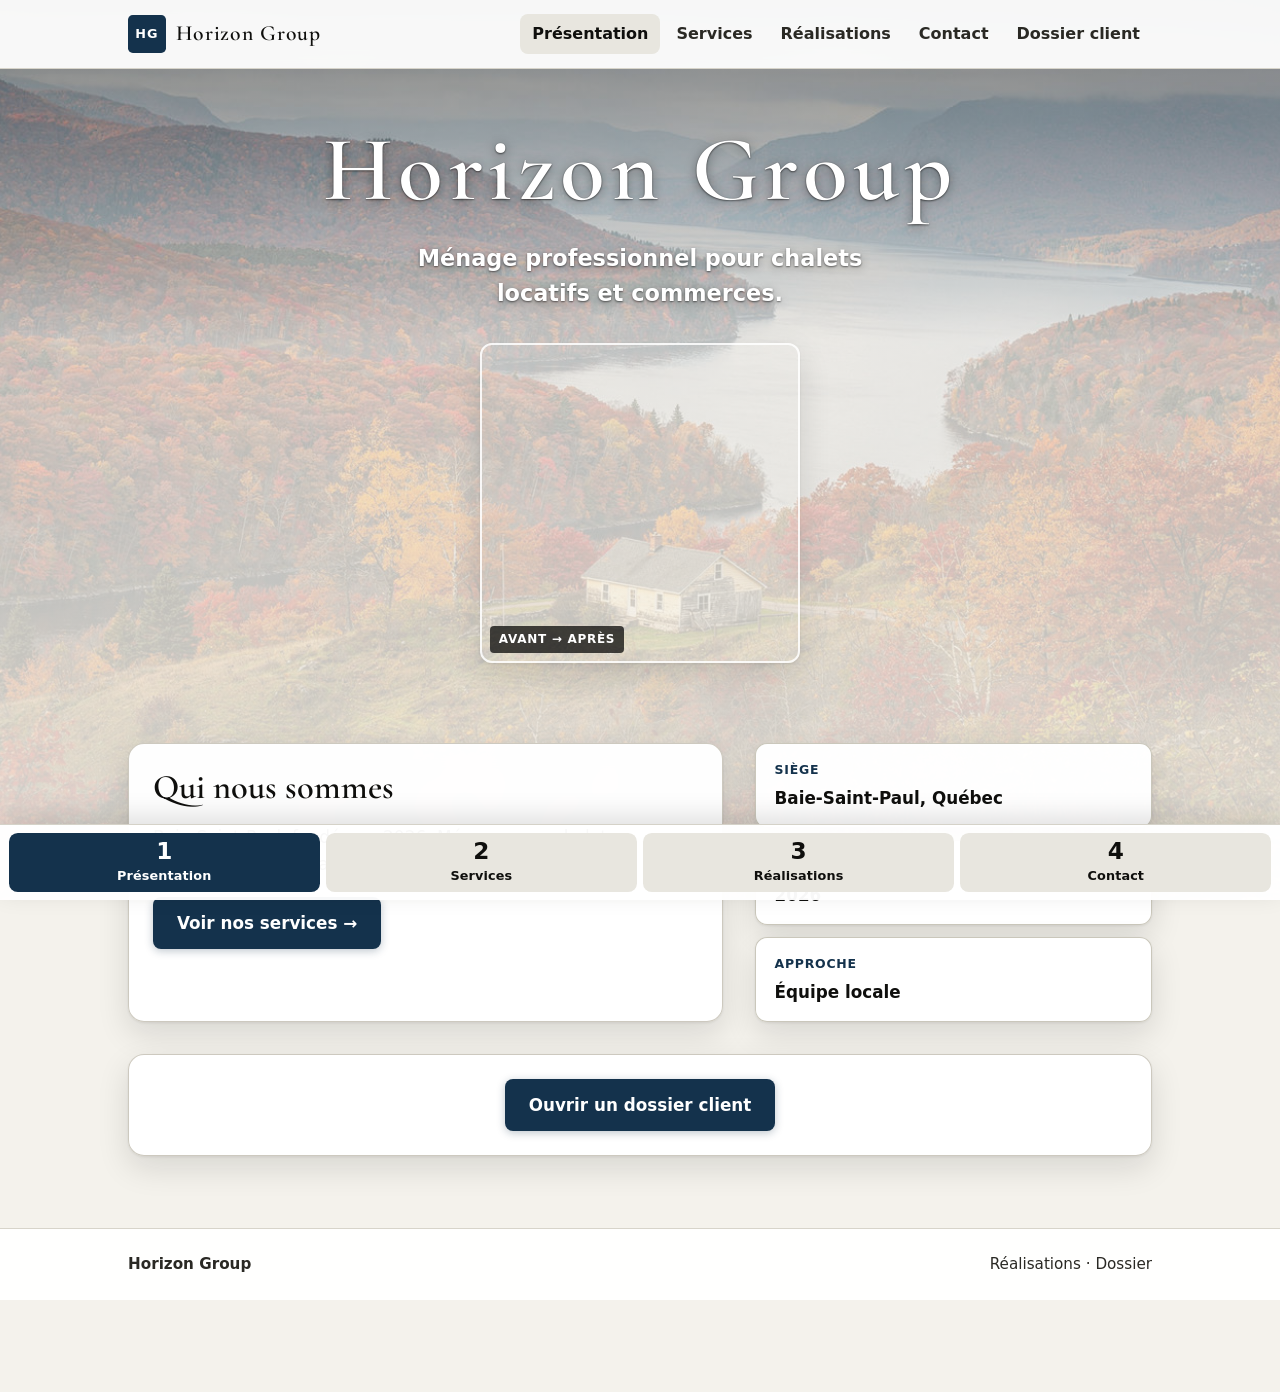
==== commit 184064d3: "Index: scripts data + video existante (plus de 404)" ====
--- a/index.html
+++ b/index.html
@@ -37,7 +37,7 @@
       <p class="brand-tagline">Ménage professionnel pour chalets locatifs et commerces.</p>
       <div class="ad-wrap"><div class="ad-square" style="position:relative">
         <video id="ad-video" src="assets/pub-menage-avant-apres.mp4" autoplay muted loop playsinline preload="auto"></video>
-        <span class="ad-badge">Lits prêts · diaporama</span>
+        <span class="ad-badge">Avant → Après</span>
       </div></div>
     </section>
     <section class="section wrap">
@@ -67,6 +67,5 @@
   </nav>
   <script src="js/agents.js"></script>
   <script src="js/app.js"></script>
-  <script src="js/lits-slides.js"></script>
 </body>
 </html>
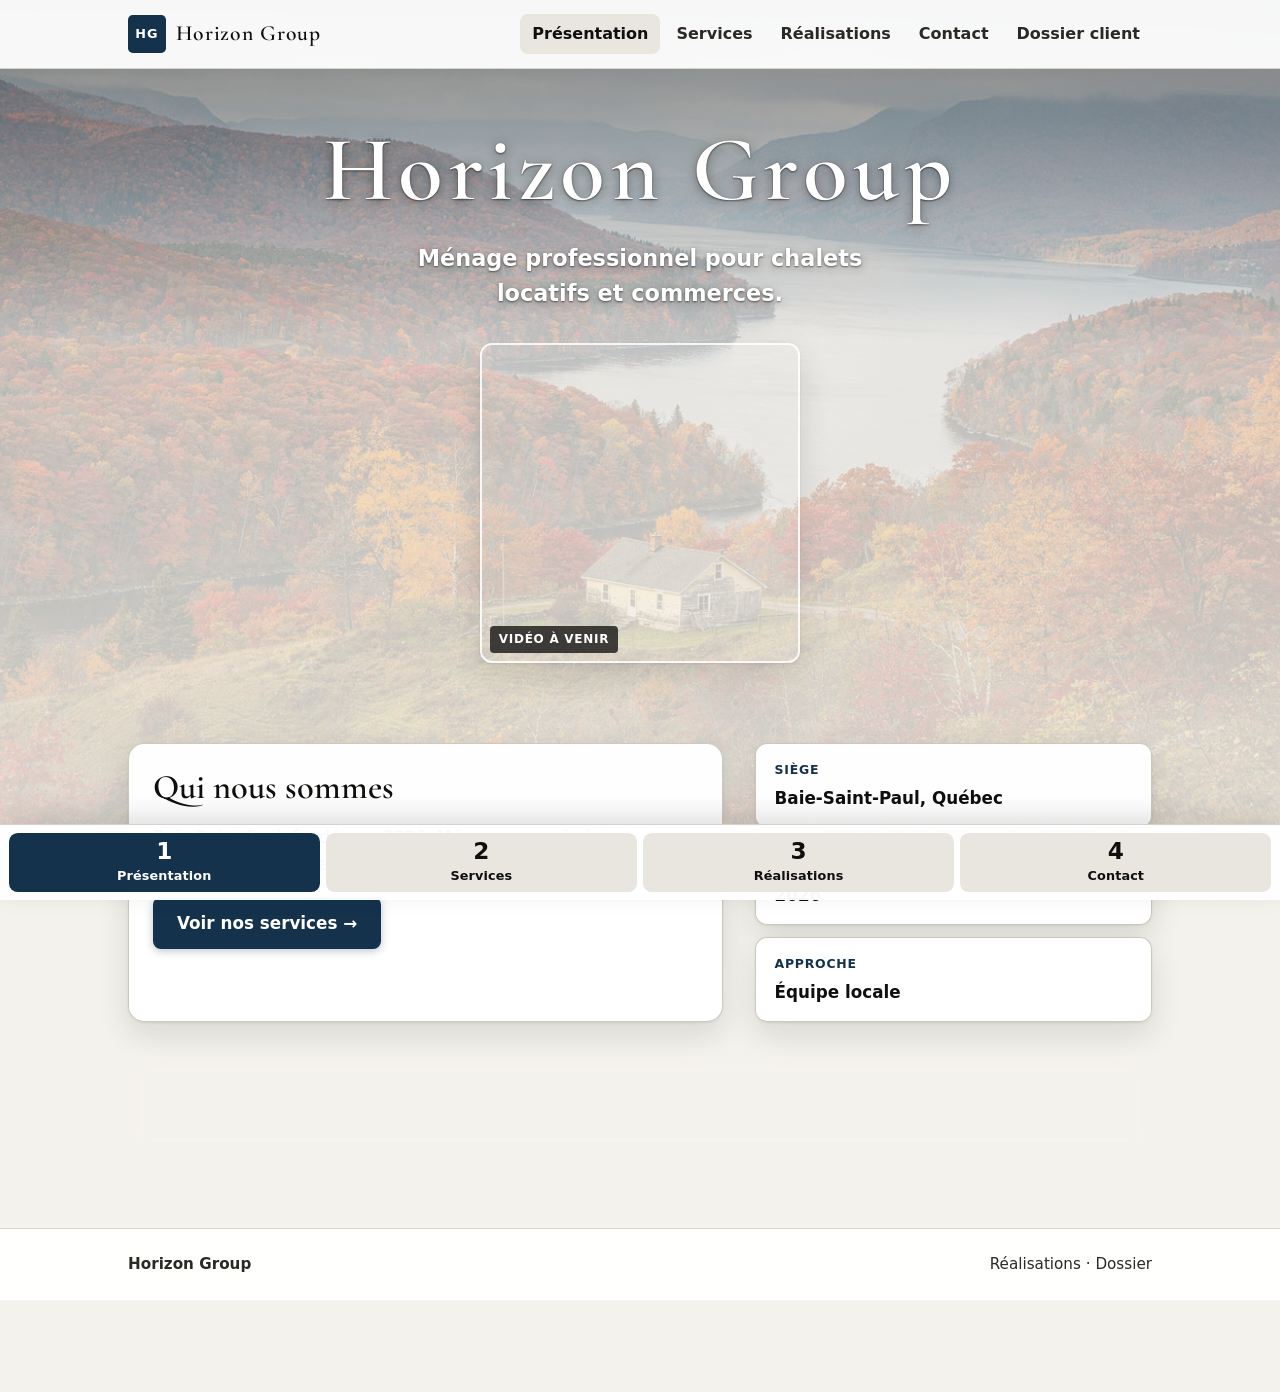
==== commit dd1e97d3: "Accueil: video pub-lits-propres.mp4" ====
--- a/index.html
+++ b/index.html
@@ -36,8 +36,8 @@
       <h1 class="brand-title">Horizon Group</h1>
       <p class="brand-tagline">Ménage professionnel pour chalets locatifs et commerces.</p>
       <div class="ad-wrap"><div class="ad-square" style="position:relative">
-        <video id="ad-video" src="assets/pub-menage-avant-apres.mp4" autoplay muted loop playsinline preload="auto"></video>
-        <span class="ad-badge">Avant → Après</span>
+        <video id="ad-video" src="assets/pub-lits-propres.mp4" autoplay muted loop playsinline preload="auto" title="Horizon Group — Lits prêts"></video>
+        <span class="ad-badge">Lits prêts · ~35 s</span>
       </div></div>
     </section>
     <section class="section wrap">
